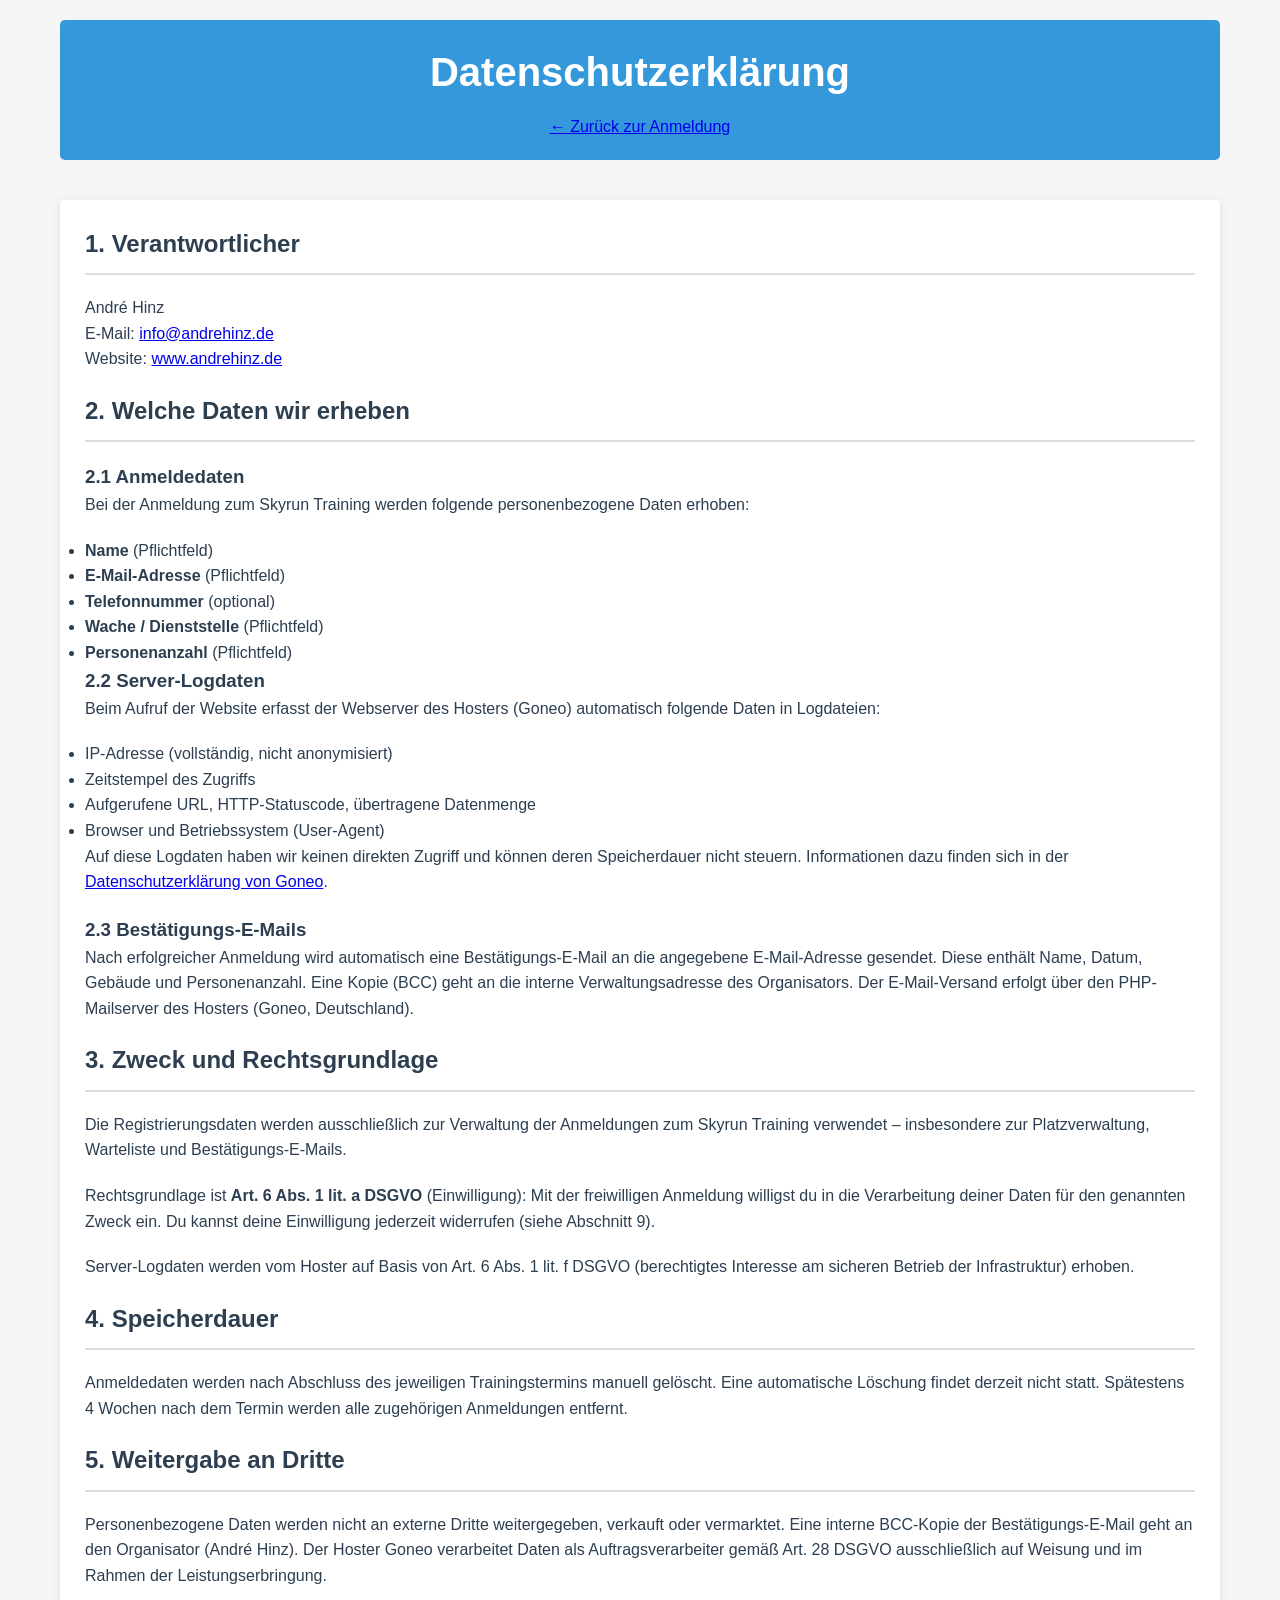
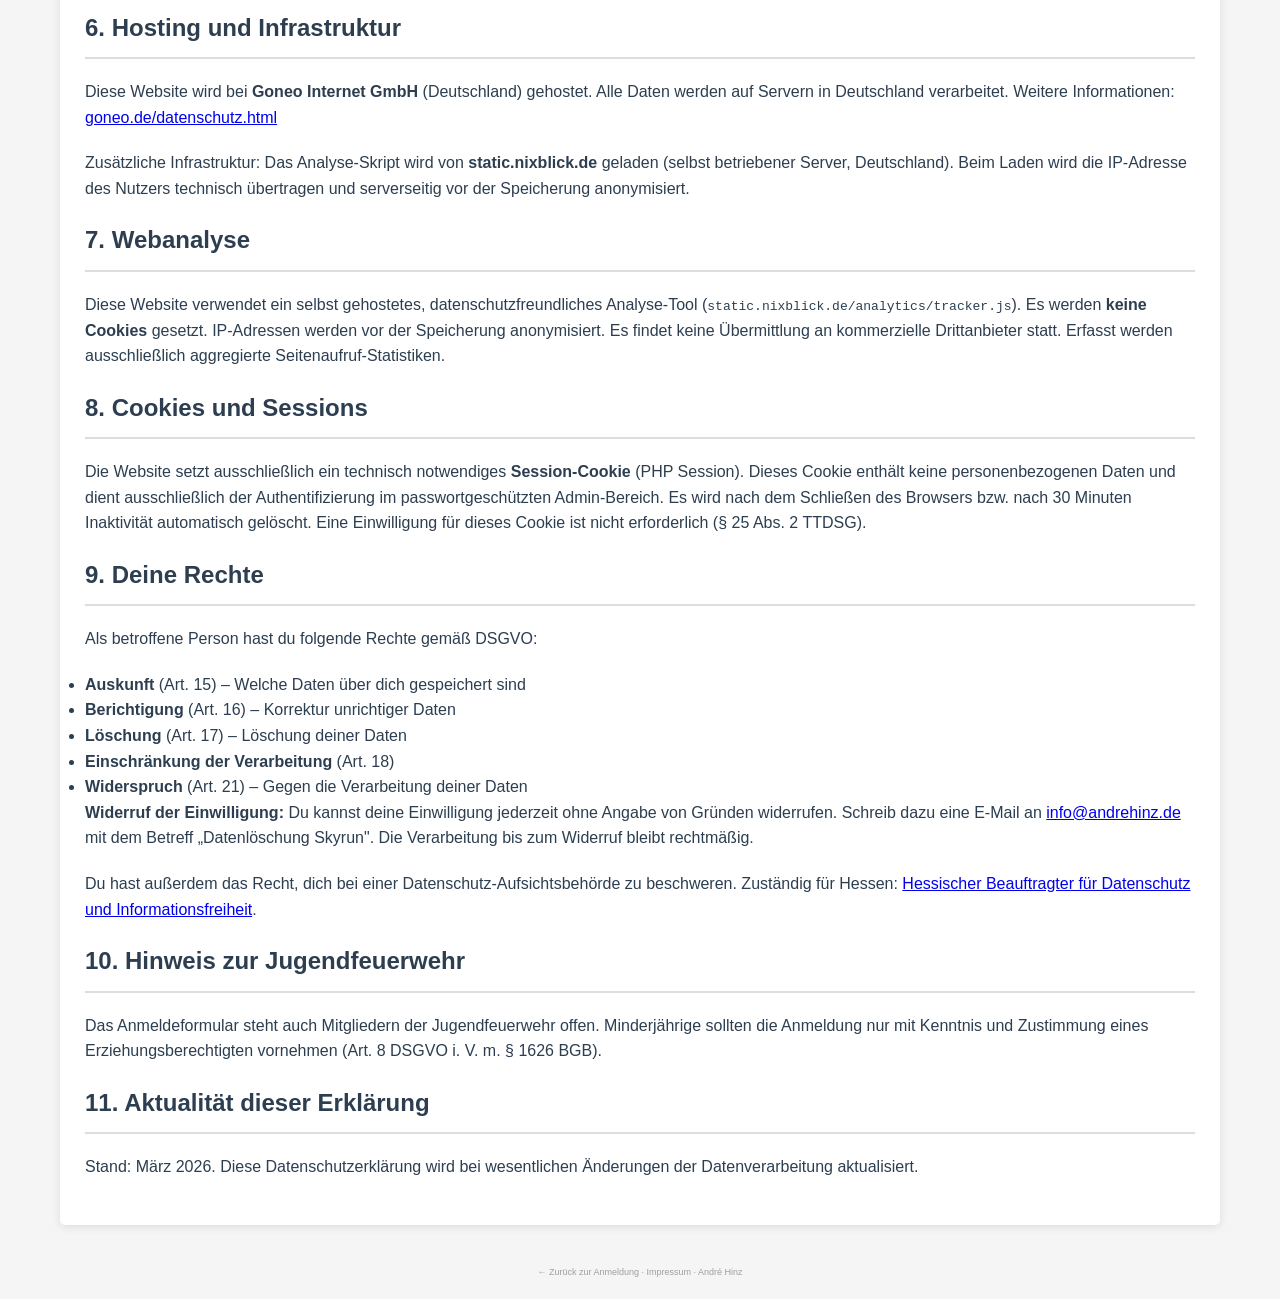
==== datenschutz.html @ 9d93e62e "feat: Datenschutzerklärung + Impressum hinzugefügt DSGVO-konforme Datenschutzerklärung (datenschutz." ====
<!DOCTYPE html>
<html lang="de">
<head>
    <meta charset="UTF-8">
    <meta name="viewport" content="width=device-width, initial-scale=1.0">
    <title>Datenschutzerklärung – Skyrun Training</title>
    <link rel="icon" type="image/svg+xml" href="/favicon.svg">
    <link rel="stylesheet" href="css/styles.css">
</head>
<body>
    <div class="container">
        <header>
            <h1>Datenschutzerklärung</h1>
            <p><a href="/">← Zurück zur Anmeldung</a></p>
        </header>

        <main>
            <section class="info legal">

                <h2>1. Verantwortlicher</h2>
                <p>
                    André Hinz<br>
                    <!-- ADRESSE EINTRAGEN -->
                    E-Mail: <a href="mailto:info@andrehinz.de">info@andrehinz.de</a><br>
                    Website: <a href="https://www.andrehinz.de" target="_blank" rel="noopener">www.andrehinz.de</a>
                </p>

                <h2>2. Welche Daten wir erheben</h2>
                <h3>2.1 Anmeldedaten</h3>
                <p>Bei der Anmeldung zum Skyrun Training werden folgende personenbezogene Daten erhoben:</p>
                <ul>
                    <li><strong>Name</strong> (Pflichtfeld)</li>
                    <li><strong>E-Mail-Adresse</strong> (Pflichtfeld)</li>
                    <li><strong>Telefonnummer</strong> (optional)</li>
                    <li><strong>Wache / Dienststelle</strong> (Pflichtfeld)</li>
                    <li><strong>Personenanzahl</strong> (Pflichtfeld)</li>
                </ul>

                <h3>2.2 Server-Logdaten</h3>
                <p>Beim Aufruf der Website erfasst der Webserver des Hosters (Goneo) automatisch folgende Daten in Logdateien:</p>
                <ul>
                    <li>IP-Adresse (vollständig, nicht anonymisiert)</li>
                    <li>Zeitstempel des Zugriffs</li>
                    <li>Aufgerufene URL, HTTP-Statuscode, übertragene Datenmenge</li>
                    <li>Browser und Betriebssystem (User-Agent)</li>
                </ul>
                <p>Auf diese Logdaten haben wir keinen direkten Zugriff und können deren Speicherdauer nicht steuern. Informationen dazu finden sich in der <a href="https://www.goneo.de/datenschutz.html" target="_blank" rel="noopener">Datenschutzerklärung von Goneo</a>.</p>

                <h3>2.3 Bestätigungs-E-Mails</h3>
                <p>Nach erfolgreicher Anmeldung wird automatisch eine Bestätigungs-E-Mail an die angegebene E-Mail-Adresse gesendet. Diese enthält Name, Datum, Gebäude und Personenanzahl. Eine Kopie (BCC) geht an die interne Verwaltungsadresse des Organisators. Der E-Mail-Versand erfolgt über den PHP-Mailserver des Hosters (Goneo, Deutschland).</p>

                <h2>3. Zweck und Rechtsgrundlage</h2>
                <p>
                    Die Registrierungsdaten werden ausschließlich zur Verwaltung der Anmeldungen zum Skyrun Training verwendet –
                    insbesondere zur Platzverwaltung, Warteliste und Bestätigungs-E-Mails.
                </p>
                <p>
                    Rechtsgrundlage ist <strong>Art. 6 Abs. 1 lit. a DSGVO</strong> (Einwilligung): Mit der freiwilligen Anmeldung
                    willigst du in die Verarbeitung deiner Daten für den genannten Zweck ein.
                    Du kannst deine Einwilligung jederzeit widerrufen (siehe Abschnitt 9).
                </p>
                <p>
                    Server-Logdaten werden vom Hoster auf Basis von Art. 6 Abs. 1 lit. f DSGVO
                    (berechtigtes Interesse am sicheren Betrieb der Infrastruktur) erhoben.
                </p>

                <h2>4. Speicherdauer</h2>
                <p>
                    Anmeldedaten werden nach Abschluss des jeweiligen Trainingstermins manuell gelöscht.
                    Eine automatische Löschung findet derzeit nicht statt. Spätestens 4 Wochen nach dem Termin
                    werden alle zugehörigen Anmeldungen entfernt.
                </p>

                <h2>5. Weitergabe an Dritte</h2>
                <p>
                    Personenbezogene Daten werden nicht an externe Dritte weitergegeben, verkauft oder vermarktet.
                    Eine interne BCC-Kopie der Bestätigungs-E-Mail geht an den Organisator (André Hinz).
                    Der Hoster Goneo verarbeitet Daten als Auftragsverarbeiter gemäß Art. 28 DSGVO ausschließlich
                    auf Weisung und im Rahmen der Leistungserbringung.
                </p>

                <h2>6. Hosting und Infrastruktur</h2>
                <p>
                    Diese Website wird bei <strong>Goneo Internet GmbH</strong> (Deutschland) gehostet.
                    Alle Daten werden auf Servern in Deutschland verarbeitet.
                    Weitere Informationen: <a href="https://www.goneo.de/datenschutz.html" target="_blank" rel="noopener">goneo.de/datenschutz.html</a>
                </p>
                <p>
                    Zusätzliche Infrastruktur: Das Analyse-Skript wird von <strong>static.nixblick.de</strong> geladen
                    (selbst betriebener Server, Deutschland). Beim Laden wird die IP-Adresse des Nutzers technisch
                    übertragen und serverseitig vor der Speicherung anonymisiert.
                </p>

                <h2>7. Webanalyse</h2>
                <p>
                    Diese Website verwendet ein selbst gehostetes, datenschutzfreundliches Analyse-Tool
                    (<code>static.nixblick.de/analytics/tracker.js</code>).
                    Es werden <strong>keine Cookies</strong> gesetzt. IP-Adressen werden vor der Speicherung
                    anonymisiert. Es findet keine Übermittlung an kommerzielle Drittanbieter statt.
                    Erfasst werden ausschließlich aggregierte Seitenaufruf-Statistiken.
                </p>

                <h2>8. Cookies und Sessions</h2>
                <p>
                    Die Website setzt ausschließlich ein technisch notwendiges <strong>Session-Cookie</strong> (PHP Session).
                    Dieses Cookie enthält keine personenbezogenen Daten und dient ausschließlich der
                    Authentifizierung im passwortgeschützten Admin-Bereich. Es wird nach dem Schließen des Browsers
                    bzw. nach 30 Minuten Inaktivität automatisch gelöscht. Eine Einwilligung für dieses Cookie
                    ist nicht erforderlich (§ 25 Abs. 2 TTDSG).
                </p>

                <h2>9. Deine Rechte</h2>
                <p>Als betroffene Person hast du folgende Rechte gemäß DSGVO:</p>
                <ul>
                    <li><strong>Auskunft</strong> (Art. 15) – Welche Daten über dich gespeichert sind</li>
                    <li><strong>Berichtigung</strong> (Art. 16) – Korrektur unrichtiger Daten</li>
                    <li><strong>Löschung</strong> (Art. 17) – Löschung deiner Daten</li>
                    <li><strong>Einschränkung der Verarbeitung</strong> (Art. 18)</li>
                    <li><strong>Widerspruch</strong> (Art. 21) – Gegen die Verarbeitung deiner Daten</li>
                </ul>

                <p>
                    <strong>Widerruf der Einwilligung:</strong> Du kannst deine Einwilligung jederzeit ohne Angabe
                    von Gründen widerrufen. Schreib dazu eine E-Mail an
                    <a href="mailto:info@andrehinz.de">info@andrehinz.de</a> mit dem Betreff „Datenlöschung Skyrun".
                    Die Verarbeitung bis zum Widerruf bleibt rechtmäßig.
                </p>

                <p>
                    Du hast außerdem das Recht, dich bei einer Datenschutz-Aufsichtsbehörde zu beschweren.
                    Zuständig für Hessen:
                    <a href="https://datenschutz.hessen.de" target="_blank" rel="noopener">Hessischer Beauftragter für Datenschutz und Informationsfreiheit</a>.
                </p>

                <h2>10. Hinweis zur Jugendfeuerwehr</h2>
                <p>
                    Das Anmeldeformular steht auch Mitgliedern der Jugendfeuerwehr offen. Minderjährige
                    sollten die Anmeldung nur mit Kenntnis und Zustimmung eines Erziehungsberechtigten vornehmen
                    (Art. 8 DSGVO i. V. m. § 1626 BGB).
                </p>

                <h2>11. Aktualität dieser Erklärung</h2>
                <p>Stand: März 2026. Diese Datenschutzerklärung wird bei wesentlichen Änderungen der Datenverarbeitung aktualisiert.</p>

            </section>
        </main>

        <footer>
            <p class="footer-credit"><a href="/">← Zurück zur Anmeldung</a> &middot; <a href="/impressum.html">Impressum</a> &middot; <a href="https://www.andrehinz.de" target="_blank" rel="noopener">André Hinz</a></p>
        </footer>
    </div>
</body>
</html>
---- css/styles.css ----
/**
 * /css/styles.css
 * Version: 1.0.0
 * Global Styles
 */

:root {
    --primary-color: #3498db;
    --secondary-color: #2c3e50;
    --accent-color: #e74c3c;
    --light-color: #ecf0f1;
    --dark-color: #2c3e50;
    --success-color: #2ecc71;
    --warning-color: #f39c12;
    --danger-color: #e74c3c;

    --body-bg: #f5f5f5;
    --card-bg: #ffffff;
    --card-alt-bg: #f8f9fa;
    --text-color: #2c3e50;
    --text-secondary: #666;
    --border-color: #ddd;
    --input-bg: #ffffff;
    --input-border: #ddd;
    --table-header-bg: #ecf0f1;
    --modal-overlay: rgba(0, 0, 0, 0.5);
    --modal-bg: #ffffff;
    --shadow-color: rgba(0, 0, 0, 0.1);
    --success-bg: #d4edda;
    --success-text: #155724;
    --success-border: #c3e6cb;
    --error-bg: #f8d7da;
    --error-text: #721c24;
    --error-border: #f5c6cb;
    --warning-bg: #fff3cd;
    --warning-text: #856404;
    --warning-border: #ffeeba;
}

[data-theme="dark"] {
    --primary-color: #5aafed;
    --secondary-color: #d4d8e0;
    --accent-color: #ef6b5e;
    --light-color: #2a2f38;
    --dark-color: #d4d8e0;
    --success-color: #3dd685;
    --warning-color: #f5ad35;
    --danger-color: #ef6b5e;

    --body-bg: #1a1d23;
    --card-bg: #22262e;
    --card-alt-bg: #2a2f38;
    --text-color: #d4d8e0;
    --text-secondary: #9ba3b0;
    --border-color: #353a44;
    --input-bg: #2a2f38;
    --input-border: #404650;
    --table-header-bg: #2a2f38;
    --modal-overlay: rgba(0, 0, 0, 0.7);
    --modal-bg: #22262e;
    --shadow-color: rgba(0, 0, 0, 0.3);
    --success-bg: #1a3a2a;
    --success-text: #3dd685;
    --success-border: #2a4a3a;
    --error-bg: #3a1a1a;
    --error-text: #ef6b5e;
    --error-border: #4a2a2a;
    --warning-bg: #3a2e1a;
    --warning-text: #f5ad35;
    --warning-border: #4a3e2a;
}

* {
    margin: 0;
    padding: 0;
    box-sizing: border-box;
}

body {
    font-family: 'Segoe UI', Tahoma, Geneva, Verdana, sans-serif;
    line-height: 1.6;
    color: var(--text-color);
    background-color: var(--body-bg);
    transition: background-color 0.3s, color 0.3s;
}

.container {
    max-width: 1200px;
    margin: 0 auto;
    padding: 20px;
}

header {
    text-align: center;
    margin-bottom: 40px;
    padding: 20px;
    background-color: var(--primary-color);
    color: white;
    border-radius: 5px;
}

header h1 {
    font-size: 2.5rem;
    margin-bottom: 10px;
}

section {
    background-color: var(--card-bg);
    padding: 25px;
    margin-bottom: 30px;
    border-radius: 5px;
    box-shadow: 0 2px 10px var(--shadow-color);
    transition: background-color 0.3s;
}

h2 {
    color: var(--secondary-color);
    margin-bottom: 20px;
    border-bottom: 2px solid var(--border-color);
    padding-bottom: 10px;
}

.info p {
    margin-bottom: 20px;
}

.building-cards {
    display: flex;
    gap: 20px;
    margin: 20px 0;
}

.building-card {
    flex: 1;
    background-color: var(--light-color);
    border-radius: 5px;
    padding: 20px;
    border-left: 4px solid var(--primary-color);
}

.building-card h3 {
    color: var(--primary-color);
    margin-bottom: 12px;
    font-size: 1.1rem;
}

.building-card ul {
    list-style: none;
    padding: 0;
}

.building-card ul li {
    padding: 4px 0;
    border-bottom: 1px solid var(--border-color);
    font-size: 0.95rem;
}

.building-card ul li:last-child {
    border-bottom: none;
    color: var(--text-secondary);
    font-size: 0.85rem;
}

.building-photo {
    margin: 0 0 15px 0;
    border-radius: 4px;
    overflow: hidden;
    background-color: var(--border-color);
}

.building-photo img {
    width: 100%;
    height: auto;
    display: block;
}

/* Nächste Termine */
.upcoming-title {
    color: var(--secondary-color);
    margin-top: 20px;
    margin-bottom: 12px;
    font-size: 1.1rem;
}

.upcoming-runs {
    display: flex;
    flex-direction: column;
    gap: 10px;
}

.upcoming-run {
    display: flex;
    align-items: center;
    justify-content: space-between;
    background-color: var(--light-color);
    border-radius: 5px;
    padding: 12px 16px;
    border-left: 4px solid var(--primary-color);
    transition: background-color 0.3s;
}

.upcoming-run .run-info {
    display: flex;
    flex-direction: column;
}

.upcoming-run .run-date {
    font-weight: bold;
    color: var(--text-color);
    font-size: 0.95rem;
}

.upcoming-run .run-building {
    color: var(--primary-color);
    font-size: 0.85rem;
}

.upcoming-run .run-stats {
    display: flex;
    gap: 16px;
    align-items: center;
    text-align: center;
}

.upcoming-run .run-stat {
    display: flex;
    flex-direction: column;
    align-items: center;
    min-width: 50px;
}

.upcoming-run .run-stat-value {
    font-weight: bold;
    font-size: 1.1rem;
    color: var(--primary-color);
}

.upcoming-run .run-stat-label {
    font-size: 0.7rem;
    color: var(--text-secondary);
}

.upcoming-run .run-days {
    background-color: var(--primary-color);
    color: white;
    border-radius: 12px;
    padding: 4px 10px;
    font-size: 0.8rem;
    font-weight: bold;
    white-space: nowrap;
}

.form-group {
    margin-bottom: 20px;
}

label {
    display: block;
    margin-bottom: 5px;
    font-weight: bold;
}

input, select {
    width: 100%;
    padding: 10px;
    border: 1px solid var(--input-border);
    border-radius: 4px;
    font-size: 16px;
    background-color: var(--input-bg);
    color: var(--text-color);
    transition: background-color 0.3s, border-color 0.3s, color 0.3s;
}

.checkbox {
    display: flex;
    align-items: center;
}

.checkbox input {
    width: auto;
    margin-right: 10px;
}

.checkbox label {
    margin-bottom: 0;
}

button {
    background-color: var(--primary-color);
    color: white;
    border: none;
    padding: 12px 20px;
    cursor: pointer;
    border-radius: 4px;
    font-size: 16px;
    transition: background-color 0.3s;
}

button:hover {
    opacity: 0.85;
}

footer {
    text-align: center;
    margin-top: 40px;
    color: var(--text-secondary);
}

footer a {
    color: var(--primary-color);
    text-decoration: none;
}

footer a:hover {
    text-decoration: underline;
}

.footer-credit {
    margin-top: 8px;
    font-size: 9px;
    color: var(--text-secondary);
    opacity: 0.6;
}

.footer-credit a {
    color: var(--text-secondary);
}

.footer-credit a:hover {
    color: var(--primary-color);
}

.hidden {
    display: none !important;
}

#registration-status {
    padding: 15px;
    margin-bottom: 20px;
    border-radius: 4px;
}

.success {
    background-color: var(--success-bg);
    color: var(--success-text);
    border: 1px solid var(--success-border);
}

.error {
    background-color: var(--error-bg);
    color: var(--error-text);
    border: 1px solid var(--error-border);
}

.warning {
    background-color: var(--warning-bg);
    color: var(--warning-text);
    border: 1px solid var(--warning-border);
}

/* Admin Panel Styles */
.admin-panel {
    background-color: var(--card-alt-bg);
}

.admin-tabs {
    display: flex;
    margin-bottom: 20px;
    border-bottom: 1px solid var(--border-color);
}

.tab-btn {
    background-color: transparent;
    color: var(--text-color);
    padding: 10px 20px;
    margin-right: 5px;
    border: none;
    border-bottom: 2px solid transparent;
}

.tab-btn.active {
    border-bottom: 2px solid var(--primary-color);
    color: var(--primary-color);
}

.tab-content {
    display: none;
}

.tab-content.active {
    display: block;
}

table {
    width: 100%;
    border-collapse: collapse;
    margin-top: 20px;
}

th, td {
    padding: 12px 15px;
    text-align: left;
    border-bottom: 1px solid var(--border-color);
}

th {
    background-color: var(--table-header-bg);
}

.action-btn {
    padding: 5px 10px;
    margin-right: 5px;
    font-size: 14px;
}

.promote-btn {
    background-color: var(--success-color);
}

.remove-btn {
    background-color: var(--danger-color);
}

/* Modal Styles */
.modal {
    position: fixed;
    z-index: 1000;
    left: 0;
    top: 0;
    width: 100%;
    height: 100%;
    background-color: var(--modal-overlay);
    display: flex;
    justify-content: center;
    align-items: center;
}

.modal-content {
    background-color: var(--modal-bg);
    padding: 30px;
    border-radius: 5px;
    max-width: 500px;
    width: 90%;
    text-align: center;
    position: relative;
}

.close-modal {
    position: absolute;
    top: 10px;
    right: 15px;
    font-size: 28px;
    cursor: pointer;
    color: var(--text-secondary);
}

.close-modal:hover {
    color: var(--danger-color);
}

#confirmation-message {
    margin: 20px 0;
}

/* Responsive Design */
@media (max-width: 768px) {
    .container {
        padding: 12px;
    }

    header h1 {
        font-size: 1.5rem;
    }

    header p {
        font-size: 0.85rem;
    }

    section {
        padding: 16px;
    }

    .stats {
        flex-direction: column;
    }

    .stat {
        width: 100%;
        margin-bottom: 15px;
    }

    .building-cards {
        flex-direction: column;
    }

    .upcoming-run {
        flex-wrap: wrap;
        gap: 8px;
    }

    .upcoming-run .run-stats {
        width: 100%;
        justify-content: space-around;
    }

    .admin-tabs {
        flex-direction: column;
    }

    .tab-btn {
        width: 100%;
        text-align: center;
        margin-bottom: 5px;
    }

    table {
        display: block;
        overflow-x: auto;
    }
}

.import-section {
    margin-top: 30px;
    padding-top: 20px;
    border-top: 1px solid var(--border-color);
}

#import-json {
    margin-bottom: 10px;
}

/* Peakbook Tab Styles */
#peakbook-tab table {
    width: 100%;
    margin-top: 20px;
    border-collapse: collapse;
}
#peakbook-tab th, #peakbook-tab td {
    padding: 8px;
    text-align: left;
    border-bottom: 1px solid var(--border-color);
}
#peakbook-tab th {
    background-color: var(--table-header-bg);
}

/* Theme Toggle */
.theme-toggle {
    background: none;
    border: none;
    cursor: pointer;
    font-size: 18px;
    padding: 10px 12px;
    min-width: 44px;
    min-height: 44px;
    color: var(--text-secondary);
    transition: color 0.3s;
    vertical-align: middle;
    opacity: 0.7;
}

.theme-toggle:hover {
    color: var(--primary-color);
    background: none;
    opacity: 1;
}
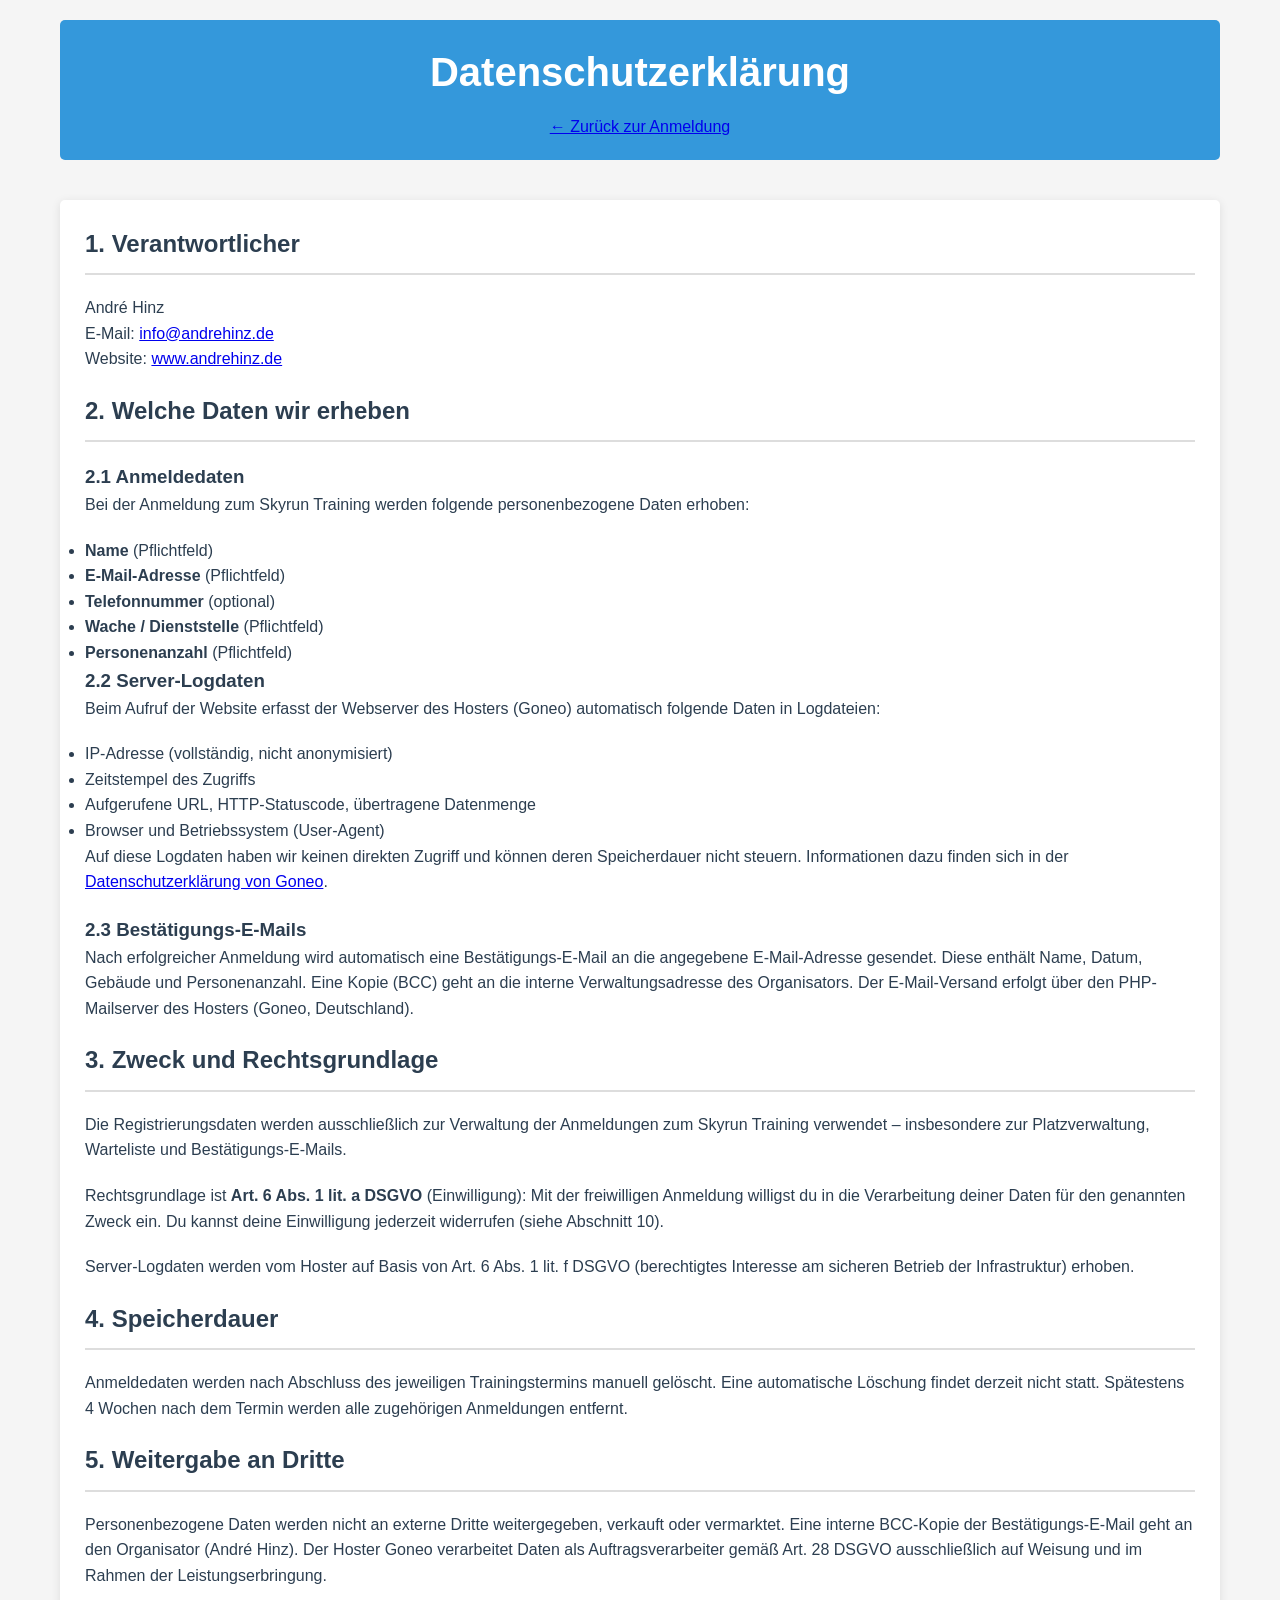
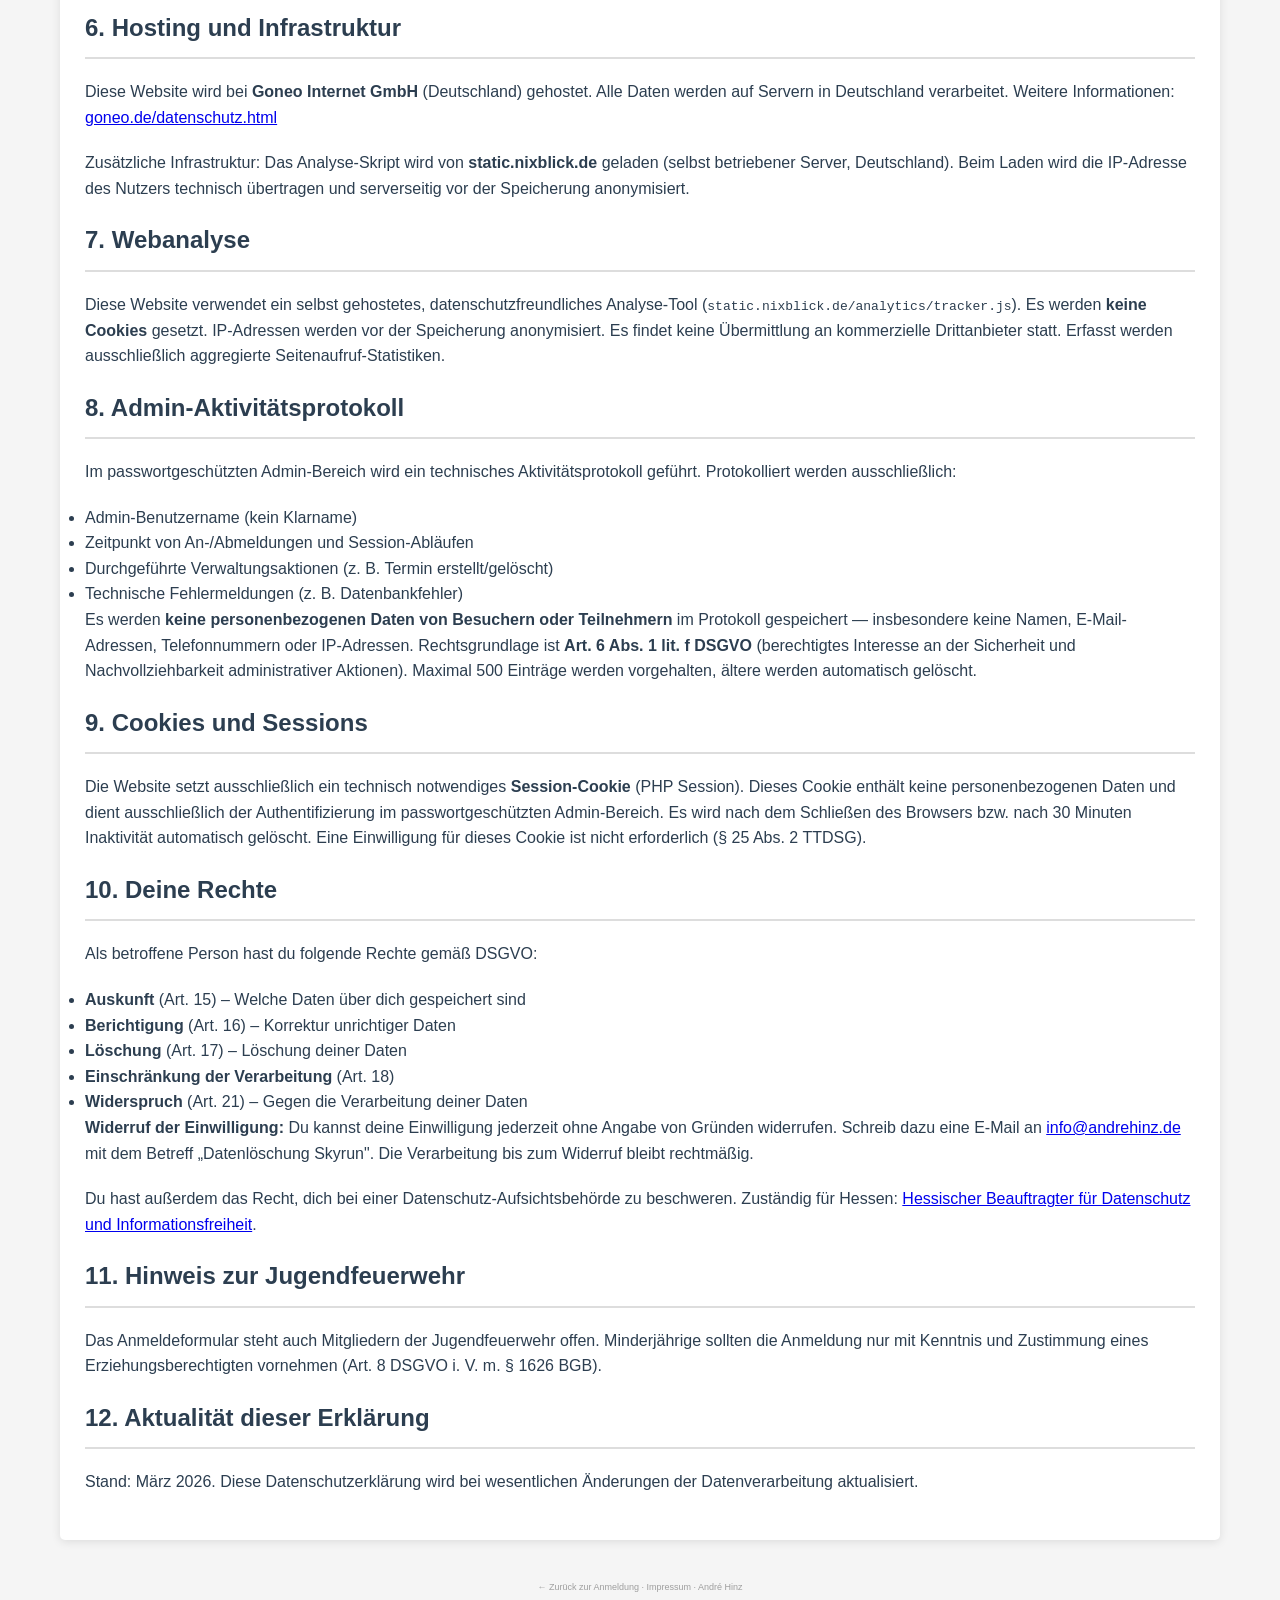
==== commit 12537114: "docs: Admin-Log in Datenschutzerklärung, GitHub-Link im Footer - Neuer Abschnitt 8 in datenschutz.ht" ====
--- a/datenschutz.html
+++ b/datenschutz.html
@@ -57,7 +57,7 @@
                 <p>
                     Rechtsgrundlage ist <strong>Art. 6 Abs. 1 lit. a DSGVO</strong> (Einwilligung): Mit der freiwilligen Anmeldung
                     willigst du in die Verarbeitung deiner Daten für den genannten Zweck ein.
-                    Du kannst deine Einwilligung jederzeit widerrufen (siehe Abschnitt 9).
+                    Du kannst deine Einwilligung jederzeit widerrufen (siehe Abschnitt 10).
                 </p>
                 <p>
                     Server-Logdaten werden vom Hoster auf Basis von Art. 6 Abs. 1 lit. f DSGVO
@@ -100,7 +100,26 @@
                     Erfasst werden ausschließlich aggregierte Seitenaufruf-Statistiken.
                 </p>
 
-                <h2>8. Cookies und Sessions</h2>
+                <h2>8. Admin-Aktivitätsprotokoll</h2>
+                <p>
+                    Im passwortgeschützten Admin-Bereich wird ein technisches Aktivitätsprotokoll geführt.
+                    Protokolliert werden ausschließlich:
+                </p>
+                <ul>
+                    <li>Admin-Benutzername (kein Klarname)</li>
+                    <li>Zeitpunkt von An-/Abmeldungen und Session-Abläufen</li>
+                    <li>Durchgeführte Verwaltungsaktionen (z.&nbsp;B. Termin erstellt/gelöscht)</li>
+                    <li>Technische Fehlermeldungen (z.&nbsp;B. Datenbankfehler)</li>
+                </ul>
+                <p>
+                    Es werden <strong>keine personenbezogenen Daten von Besuchern oder Teilnehmern</strong> im Protokoll gespeichert —
+                    insbesondere keine Namen, E-Mail-Adressen, Telefonnummern oder IP-Adressen.
+                    Rechtsgrundlage ist <strong>Art. 6 Abs. 1 lit. f DSGVO</strong> (berechtigtes Interesse an der Sicherheit
+                    und Nachvollziehbarkeit administrativer Aktionen). Maximal 500 Einträge werden vorgehalten,
+                    ältere werden automatisch gelöscht.
+                </p>
+
+                <h2>9. Cookies und Sessions</h2>
                 <p>
                     Die Website setzt ausschließlich ein technisch notwendiges <strong>Session-Cookie</strong> (PHP Session).
                     Dieses Cookie enthält keine personenbezogenen Daten und dient ausschließlich der
@@ -109,7 +128,7 @@
                     ist nicht erforderlich (§ 25 Abs. 2 TTDSG).
                 </p>
 
-                <h2>9. Deine Rechte</h2>
+                <h2>10. Deine Rechte</h2>
                 <p>Als betroffene Person hast du folgende Rechte gemäß DSGVO:</p>
                 <ul>
                     <li><strong>Auskunft</strong> (Art. 15) – Welche Daten über dich gespeichert sind</li>
@@ -132,14 +151,14 @@
                     <a href="https://datenschutz.hessen.de" target="_blank" rel="noopener">Hessischer Beauftragter für Datenschutz und Informationsfreiheit</a>.
                 </p>
 
-                <h2>10. Hinweis zur Jugendfeuerwehr</h2>
+                <h2>11. Hinweis zur Jugendfeuerwehr</h2>
                 <p>
                     Das Anmeldeformular steht auch Mitgliedern der Jugendfeuerwehr offen. Minderjährige
                     sollten die Anmeldung nur mit Kenntnis und Zustimmung eines Erziehungsberechtigten vornehmen
                     (Art. 8 DSGVO i. V. m. § 1626 BGB).
                 </p>
 
-                <h2>11. Aktualität dieser Erklärung</h2>
+                <h2>12. Aktualität dieser Erklärung</h2>
                 <p>Stand: März 2026. Diese Datenschutzerklärung wird bei wesentlichen Änderungen der Datenverarbeitung aktualisiert.</p>
 
             </section>
